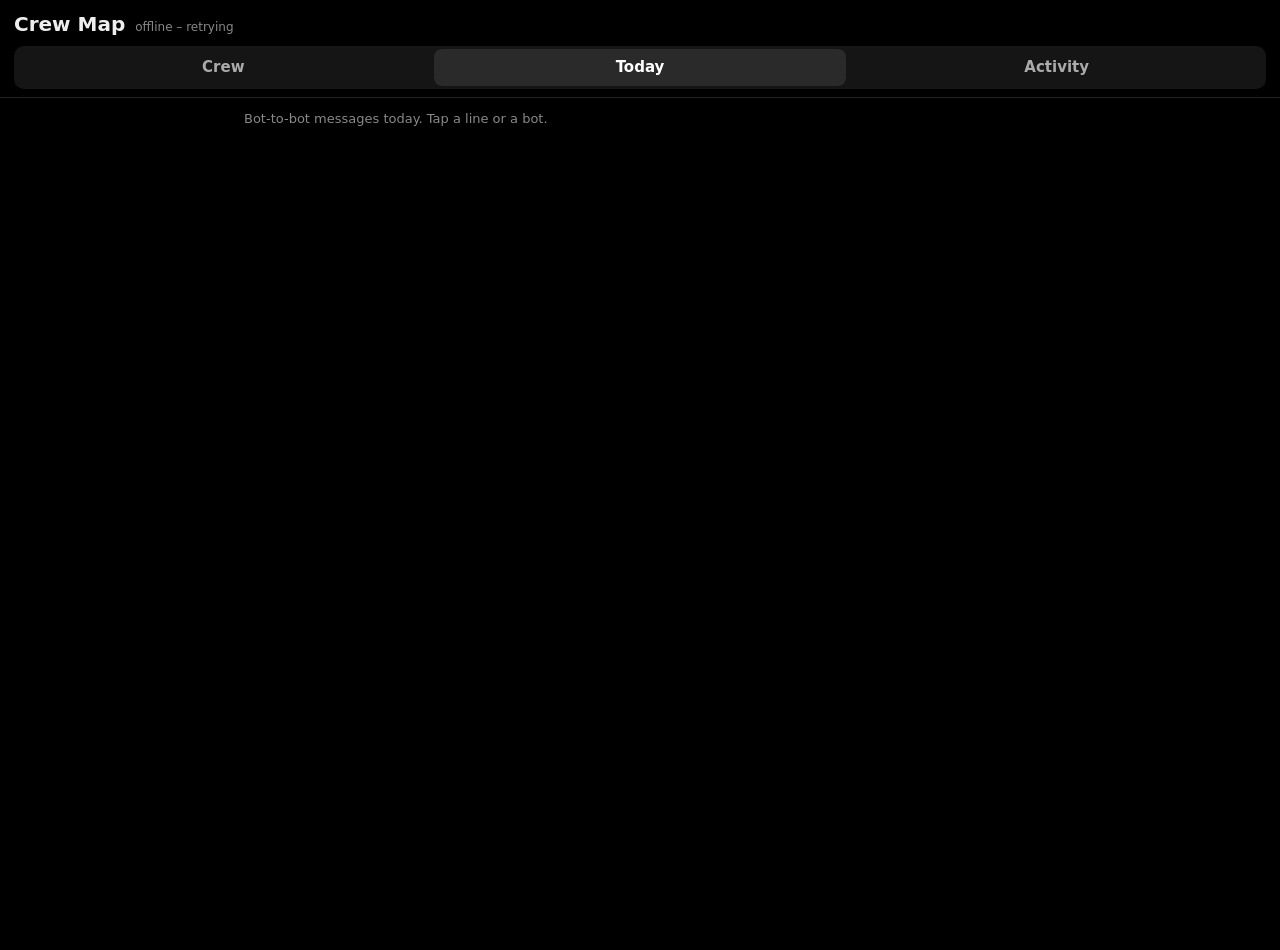
==== index.html @ e9f3f74b "v2: mobile-first Crew/Today/Activity views, live activity feed, sanitizer + publish script" ====
<!doctype html><html lang="en"><head><meta charset="utf-8">
<meta name="viewport" content="width=device-width,initial-scale=1,viewport-fit=cover">
<title>Crew Map</title><meta name="theme-color" content="#000">
<link rel="stylesheet" href="style.css"></head><body>
<header><div class="top"><h1>Crew Map</h1><span id="status" class="sub">loading…</span></div>
<nav id="tabs"><button data-v="crew">Crew</button><button data-v="today" class="on">Today</button><button data-v="list">Activity</button></nav></header>
<main>
<section id="v-crew" hidden></section>
<section id="v-today"><p class="hint">Bot-to-bot messages today. Tap a line or a bot.</p><svg id="net" viewBox="0 0 400 400"></svg><div id="todayEmpty" class="empty" hidden>No bot-to-bot messages yet today.</div></section>
<section id="v-list" hidden><ol id="feed"></ol></section>
</main>
<div id="sheet" hidden><div class="sheet-in"><button id="close" aria-label="Close">✕</button><div id="sheetBody"></div></div></div>
<script src="crew-data.js"></script><script src="app.js"></script></body></html>
---- style.css ----
*{box-sizing:border-box}html,body{margin:0;background:#000;color:#eee;font:15px/1.4 -apple-system,system-ui,sans-serif;overflow-x:hidden;max-width:100vw}
header{position:sticky;top:0;z-index:5;background:#000e;backdrop-filter:blur(8px);padding:calc(env(safe-area-inset-top) + 10px) 14px 8px;border-bottom:1px solid #222}
.top{display:flex;align-items:baseline;gap:10px;flex-wrap:wrap}h1{margin:0;font-size:20px}.sub{color:#888;font-size:12px}
#tabs{display:grid;grid-template-columns:repeat(3,1fr);gap:4px;margin-top:8px;background:#151515;border-radius:10px;padding:3px}
#tabs button{border:0;background:none;color:#aaa;padding:8px 0;border-radius:8px;font:inherit;font-weight:600}#tabs .on{background:#2a2a2a;color:#fff}
main{padding:12px 14px calc(env(safe-area-inset-bottom) + 24px);max-width:820px;margin:0 auto}
.hint{color:#888;font-size:13px;margin:0 0 6px}.empty{color:#888;text-align:center;padding:30px 0}
#net{width:100%;height:auto;display:block;touch-action:manipulation}
.dept{margin:0 0 18px}.dept h2{font-size:13px;text-transform:uppercase;letter-spacing:.06em;margin:0 0 8px;padding-left:8px;border-left:3px solid}
.bot{display:flex;gap:10px;background:#111;border:1px solid #222;border-radius:12px;padding:10px;margin-bottom:8px}
.bot svg{flex:0 0 30px;height:30px}.bot b{display:block}.bot .role{color:#999;font-size:12px}.bot p{margin:4px 0 0;font-size:13px;color:#ccc}
.chips{display:flex;flex-wrap:wrap;gap:4px;margin-top:6px}.chip{font-size:11px;background:#1d1d1d;border-radius:20px;padding:2px 8px;color:#bbb}
#feed{list-style:none;margin:0;padding:0}#feed li{background:#111;border:1px solid #222;border-radius:12px;padding:10px 12px;margin-bottom:8px;cursor:pointer}
.meta{display:flex;gap:8px;align-items:center;font-size:13px;flex-wrap:wrap}.time{color:#888;font-variant-numeric:tabular-nums}.who{font-weight:600}
.topic{font-size:12px;color:#aaa;margin-top:2px}.sum{font-size:13px;color:#ddd;margin-top:4px;overflow-wrap:anywhere}
#sheet{position:fixed;inset:0;background:#0009;z-index:10;display:flex;align-items:flex-end;justify-content:center}
.sheet-in{background:#161616;width:100%;max-width:560px;max-height:75vh;overflow-y:auto;border-radius:16px 16px 0 0;padding:16px 16px calc(env(safe-area-inset-bottom) + 20px);position:relative}
#close{position:absolute;right:10px;top:10px;background:#2a2a2a;border:0;color:#fff;border-radius:50%;width:30px;height:30px}
.sheet-in h3{margin:0 30px 8px 0;font-size:17px}.msg{border-top:1px solid #262626;padding:10px 0}
.edge{cursor:pointer}.edge .hit{stroke:transparent;stroke-width:18;fill:none}
[hidden]{display:none!important}
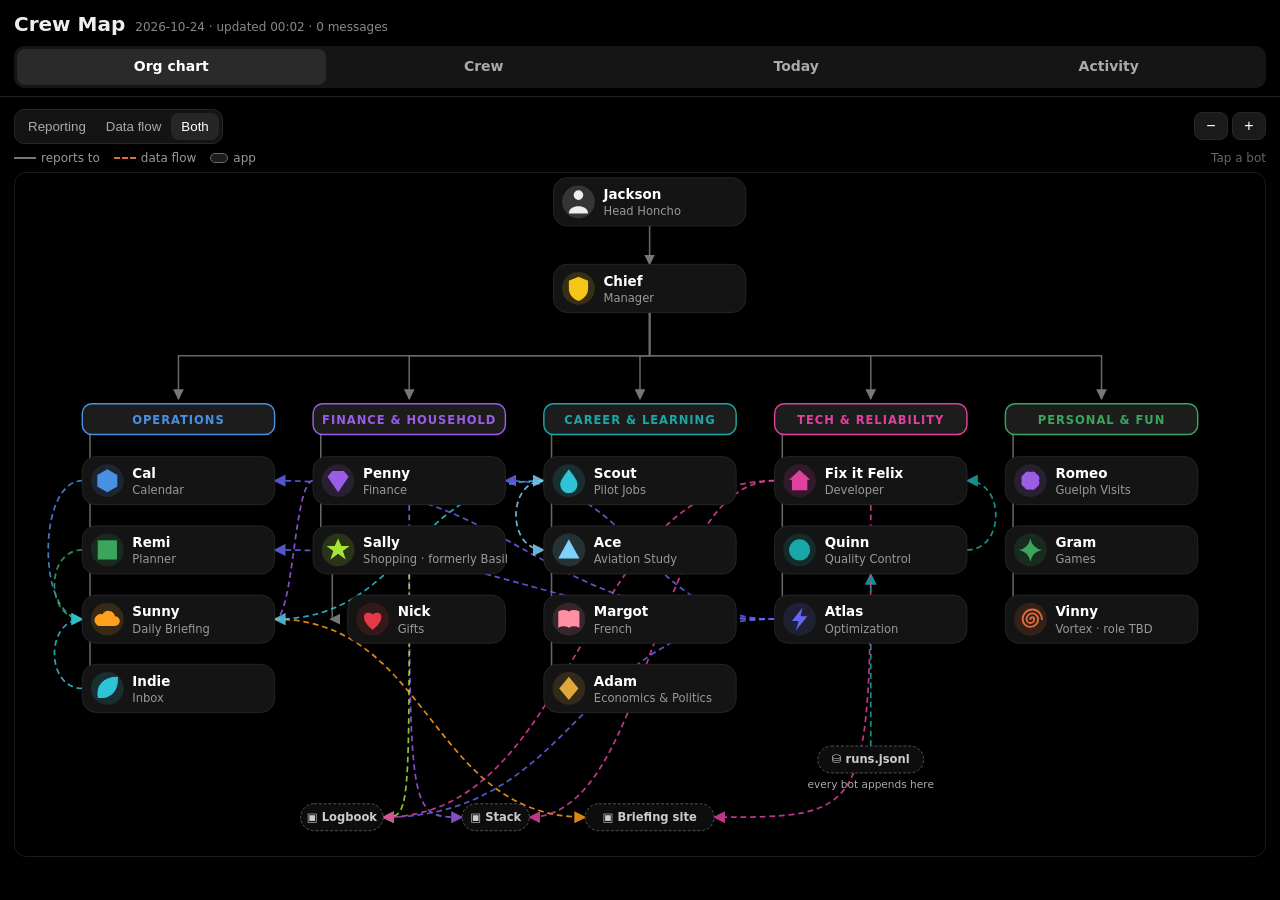
==== commit 3bc05d35: "v3: restore original org chart as default tab, fit-to-width with zoom" ====
--- a/index.html
+++ b/index.html
@@ -3,11 +3,14 @@
 <title>Crew Map</title><meta name="theme-color" content="#000">
 <link rel="stylesheet" href="style.css"></head><body>
 <header><div class="top"><h1>Crew Map</h1><span id="status" class="sub">loading…</span></div>
-<nav id="tabs"><button data-v="crew">Crew</button><button data-v="today" class="on">Today</button><button data-v="list">Activity</button></nav></header>
+<nav id="tabs" class="t4"><button data-v="org" class="on">Org chart</button><button data-v="crew">Crew</button><button data-v="today">Today</button><button data-v="list">Activity</button></nav></header>
 <main>
 <section id="v-crew" hidden></section>
-<section id="v-today"><p class="hint">Bot-to-bot messages today. Tap a line or a bot.</p><svg id="net" viewBox="0 0 400 400"></svg><div id="todayEmpty" class="empty" hidden>No bot-to-bot messages yet today.</div></section>
+<section id="v-org"><div class="orgbar"><nav id="modes"><button data-m="rep">Reporting</button><button data-m="flow">Data flow</button><button data-m="both" class="on">Both</button></nav><div class="zoom"><button data-z="-1" aria-label="Zoom out">−</button><button data-z="1" aria-label="Zoom in">+</button></div></div>
+<div id="legend"><span><i class="solid"></i>reports to</span><span><i class="dash"></i>data flow</span><span><i class="pill"></i>app</span><span class="lh">Tap a bot</span></div>
+<div id="wrap"><svg id="map" viewBox="-40 10 1300 710" xmlns="http://www.w3.org/2000/svg"></svg></div><div id="card" hidden></div></section>
+<section id="v-today" hidden><p class="hint">Bot-to-bot messages today. Tap a line or a bot.</p><svg id="net" viewBox="0 0 400 400"></svg><div id="todayEmpty" class="empty" hidden>No bot-to-bot messages yet today.</div></section>
 <section id="v-list" hidden><ol id="feed"></ol></section>
 </main>
 <div id="sheet" hidden><div class="sheet-in"><button id="close" aria-label="Close">✕</button><div id="sheetBody"></div></div></div>
-<script src="crew-data.js"></script><script src="app.js"></script></body></html>
+<script src="crew-data.js"></script><script src="app.js"></script><script src="orgchart.js"></script></body></html>
--- a/style.css
+++ b/style.css
@@ -19,3 +19,26 @@
 .sheet-in h3{margin:0 30px 8px 0;font-size:17px}.msg{border-top:1px solid #262626;padding:10px 0}
 .edge{cursor:pointer}.edge .hit{stroke:transparent;stroke-width:18;fill:none}
 [hidden]{display:none!important}
+/* v3: original org chart */
+#tabs.t4{grid-template-columns:repeat(4,1fr)}#tabs.t4 button{font-size:14px}
+.orgbar{display:flex;gap:8px;align-items:center;justify-content:space-between;flex-wrap:wrap;margin-bottom:6px}
+#modes{display:flex;background:#141414;border:1px solid #262626;border-radius:10px;padding:3px}
+#modes button,.zoom button{background:none;border:0;color:#aaa;font:600 13px inherit;padding:6px 10px;border-radius:8px;cursor:pointer}#modes button.on{background:#262626;color:#fff}
+.zoom{display:flex;gap:4px}.zoom button{background:#1a1a1a;border:1px solid #262626;width:34px;color:#fff;font-size:16px;padding:4px}
+#legend{display:flex;flex-wrap:wrap;gap:4px 14px;font-size:12px;color:#999;align-items:center;margin-bottom:6px}
+#legend i{display:inline-block;width:22px;height:0;border-top:2px solid #777;vertical-align:middle;margin-right:5px}
+#legend i.dash{border-top:2px dashed #e06a3a}#legend i.pill{height:10px;width:18px;border:1px solid #666;border-radius:6px;background:#1c1c1c}#legend .lh{margin-left:auto;color:#666}
+#wrap{width:100%;max-width:100%;overflow:auto;-webkit-overflow-scrolling:touch;overscroll-behavior-x:contain;border:1px solid #1a1a1a;border-radius:12px}
+#map{display:block;width:100%;height:auto;margin:0 auto}
+@media(min-width:900px){main:has(#v-org:not([hidden])){max-width:1400px}}
+#map .node{cursor:pointer}#map .node rect.box{fill:#141414;stroke:#262626;stroke-width:1}
+#map .node:hover rect.box,#map .node.sel rect.box{stroke:#fff}
+#map .name{font:600 14px system-ui,sans-serif;fill:#fff}#map .role{font:12px system-ui,sans-serif;fill:#999}
+#map .dept rect{fill:#1c1c1c;stroke-width:1.5}#map .dept text{font:700 12px system-ui;letter-spacing:1px;text-transform:uppercase}
+#map .app rect{fill:#0d0d0d;stroke:#555;stroke-dasharray:3 2}#map .app text{font:600 12px system-ui;fill:#ccc}
+#map .rep{stroke:#666;stroke-width:1.6;fill:none}#map .flow{fill:none;stroke-width:1.8;stroke-dasharray:6 4;opacity:.85}#map .flowlbl{font:11px system-ui;fill:#aaa}
+svg.mode-rep .flow,svg.mode-rep .flowlbl,svg.mode-rep .flowonly{display:none}svg.mode-flow .rep{opacity:.12}
+svg.focus .node,svg.focus .rep,svg.focus .flow,svg.focus .flowlbl,svg.focus .app{opacity:.15;transition:opacity .15s}
+svg.focus .hl{opacity:1!important}svg.focus .flow.hl{stroke-width:2.6}
+#card{position:fixed;left:50%;bottom:calc(env(safe-area-inset-bottom) + 16px);transform:translateX(-50%);width:min(340px,92vw);max-height:60vh;overflow-y:auto;z-index:8;background:#1c1c1c;border:1px solid #333;border-radius:16px;padding:14px 16px;box-shadow:0 10px 30px #000a;font-size:13px;color:#ccc}
+#card h3{margin:0 0 2px;color:#fff;font-size:16px;display:flex;align-items:center;gap:8px}#card .r{color:#888;margin-bottom:8px}#card ul{margin:4px 0 0;padding-left:18px}#card b{color:#eee}
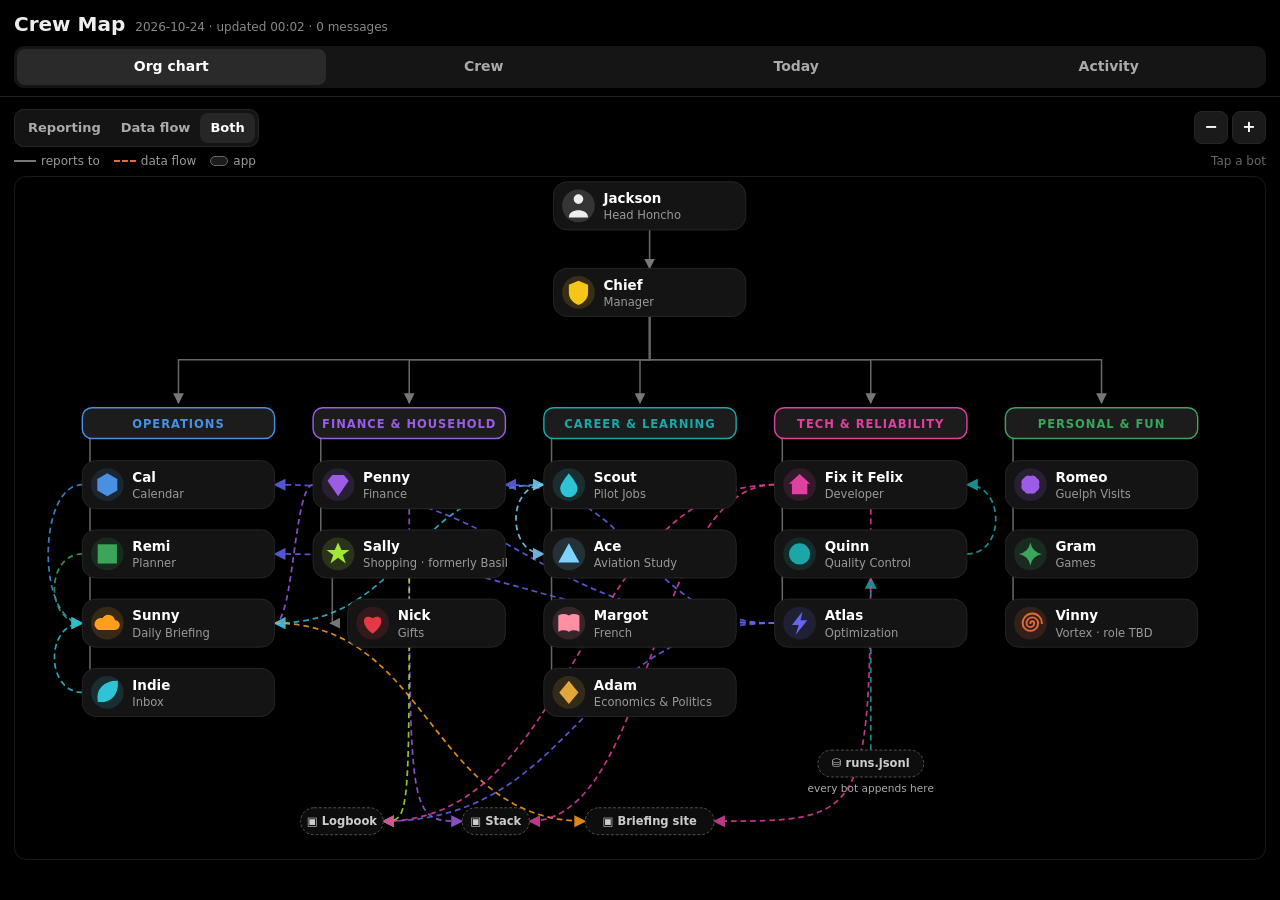
==== commit 8ca7e995: "fix-org: cache-bust assets (?v=4), self-heal stale CSS, WebKit button font" ====
--- a/index.html
+++ b/index.html
@@ -1,7 +1,7 @@
 <!doctype html><html lang="en"><head><meta charset="utf-8">
 <meta name="viewport" content="width=device-width,initial-scale=1,viewport-fit=cover">
 <title>Crew Map</title><meta name="theme-color" content="#000">
-<link rel="stylesheet" href="style.css"></head><body>
+<link rel="stylesheet" href="style.css?v=4"></head><body>
 <header><div class="top"><h1>Crew Map</h1><span id="status" class="sub">loading…</span></div>
 <nav id="tabs" class="t4"><button data-v="org" class="on">Org chart</button><button data-v="crew">Crew</button><button data-v="today">Today</button><button data-v="list">Activity</button></nav></header>
 <main>
@@ -13,4 +13,4 @@
 <section id="v-list" hidden><ol id="feed"></ol></section>
 </main>
 <div id="sheet" hidden><div class="sheet-in"><button id="close" aria-label="Close">✕</button><div id="sheetBody"></div></div></div>
-<script src="crew-data.js"></script><script src="app.js"></script><script src="orgchart.js"></script></body></html>
+<script src="crew-data.js?v=4"></script><script src="app.js?v=4"></script><script src="orgchart.js?v=4"></script></body></html>
--- a/style.css
+++ b/style.css
@@ -23,7 +23,7 @@
 #tabs.t4{grid-template-columns:repeat(4,1fr)}#tabs.t4 button{font-size:14px}
 .orgbar{display:flex;gap:8px;align-items:center;justify-content:space-between;flex-wrap:wrap;margin-bottom:6px}
 #modes{display:flex;background:#141414;border:1px solid #262626;border-radius:10px;padding:3px}
-#modes button,.zoom button{background:none;border:0;color:#aaa;font:600 13px inherit;padding:6px 10px;border-radius:8px;cursor:pointer}#modes button.on{background:#262626;color:#fff}
+#modes button,.zoom button{background:none;border:0;color:#aaa;font:inherit;font-size:13px;font-weight:600;padding:6px 10px;border-radius:8px;cursor:pointer}#modes button.on{background:#262626;color:#fff}
 .zoom{display:flex;gap:4px}.zoom button{background:#1a1a1a;border:1px solid #262626;width:34px;color:#fff;font-size:16px;padding:4px}
 #legend{display:flex;flex-wrap:wrap;gap:4px 14px;font-size:12px;color:#999;align-items:center;margin-bottom:6px}
 #legend i{display:inline-block;width:22px;height:0;border-top:2px solid #777;vertical-align:middle;margin-right:5px}
@@ -42,3 +42,4 @@
 svg.focus .hl{opacity:1!important}svg.focus .flow.hl{stroke-width:2.6}
 #card{position:fixed;left:50%;bottom:calc(env(safe-area-inset-bottom) + 16px);transform:translateX(-50%);width:min(340px,92vw);max-height:60vh;overflow-y:auto;z-index:8;background:#1c1c1c;border:1px solid #333;border-radius:16px;padding:14px 16px;box-shadow:0 10px 30px #000a;font-size:13px;color:#ccc}
 #card h3{margin:0 0 2px;color:#fff;font-size:16px;display:flex;align-items:center;gap:8px}#card .r{color:#888;margin-bottom:8px}#card ul{margin:4px 0 0;padding-left:18px}#card b{color:#eee}
+#legend{--css-v:4}
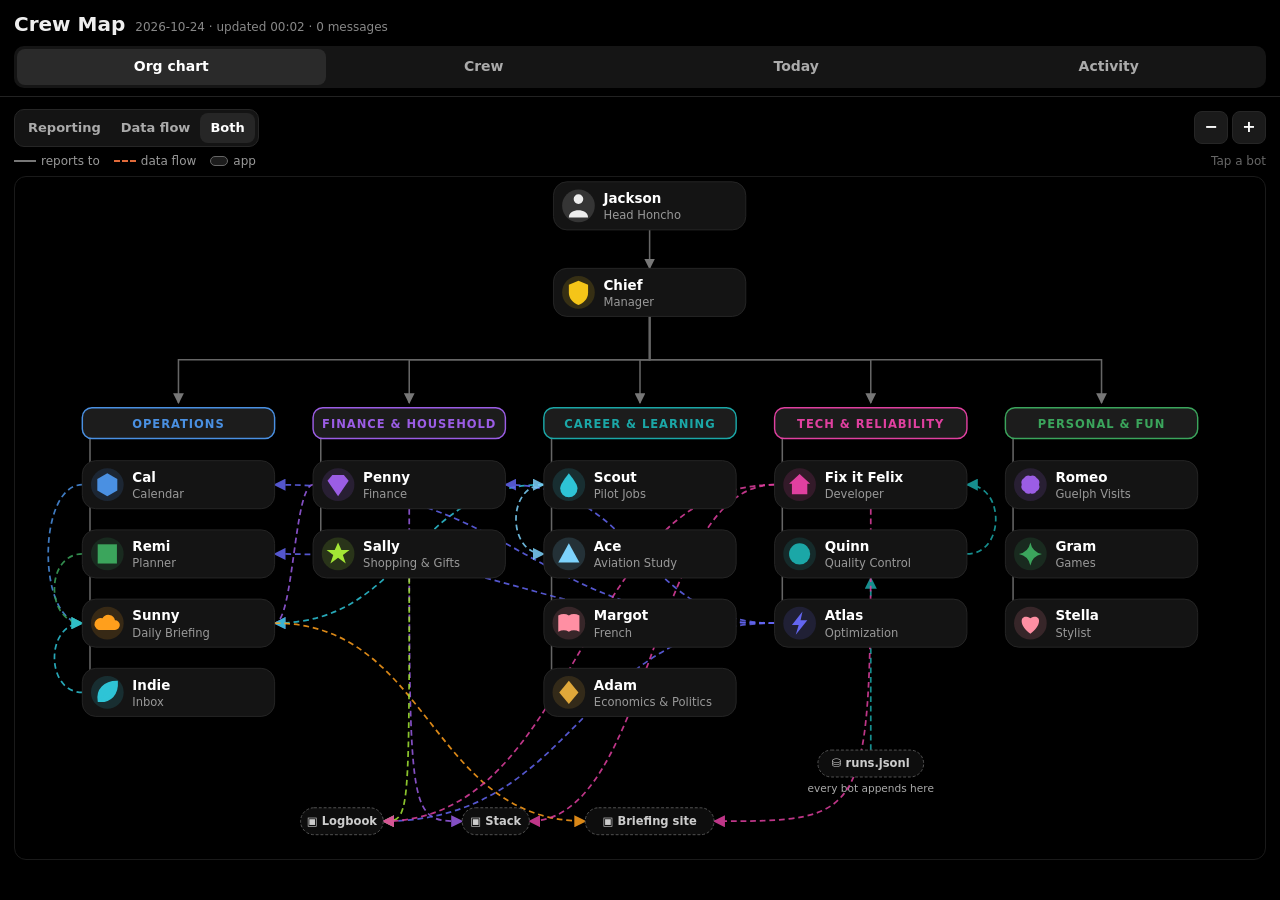
==== commit c36cc1df: "roster-sync: remove Vinny/Nick, Sally=Shopping & Gifts, add Stella; auto roster.json from bot profil" ====
--- a/index.html
+++ b/index.html
@@ -1,7 +1,11 @@
 <!doctype html><html lang="en"><head><meta charset="utf-8">
 <meta name="viewport" content="width=device-width,initial-scale=1,viewport-fit=cover">
-<title>Crew Map</title><meta name="theme-color" content="#000">
-<link rel="stylesheet" href="style.css?v=4"></head><body>
+<title>Crew Map</title><meta name="theme-color" content="#000000">
+<link rel="icon" href="favicon.svg?v=6" type="image/svg+xml"><link rel="icon" href="favicon-32.png?v=6" sizes="32x32" type="image/png">
+<link rel="apple-touch-icon" sizes="180x180" href="apple-touch-icon.png?v=6"><link rel="manifest" href="manifest.webmanifest?v=6">
+<meta name="apple-mobile-web-app-capable" content="yes"><meta name="mobile-web-app-capable" content="yes">
+<meta name="apple-mobile-web-app-status-bar-style" content="black-translucent"><meta name="apple-mobile-web-app-title" content="Crew">
+<link rel="stylesheet" href="style.css?v=6"></head><body>
 <header><div class="top"><h1>Crew Map</h1><span id="status" class="sub">loading…</span></div>
 <nav id="tabs" class="t4"><button data-v="org" class="on">Org chart</button><button data-v="crew">Crew</button><button data-v="today">Today</button><button data-v="list">Activity</button></nav></header>
 <main>
@@ -13,4 +17,7 @@
 <section id="v-list" hidden><ol id="feed"></ol></section>
 </main>
 <div id="sheet" hidden><div class="sheet-in"><button id="close" aria-label="Close">✕</button><div id="sheetBody"></div></div></div>
-<script src="crew-data.js?v=4"></script><script src="app.js?v=4"></script><script src="orgchart.js?v=4"></script></body></html>
+<script src="crew-data.js?v=6"></script><script>
+(function(){let done=false;const go=()=>{if(done)return;done=true;['app.js?v=6','orgchart.js?v=6'].reduce((p,src)=>p.then(()=>new Promise(res=>{const s=document.createElement('script');s.src=src;s.onload=s.onerror=res;document.body.appendChild(s)})),Promise.resolve())};
+setTimeout(go,2500);fetch('https://raw.githubusercontent.com/jacksonpjwilson-dev/crew-map/data/roster.json?t='+Date.now(),{cache:'no-store'}).then(r=>r.ok?r.json():null).then(j=>{if(!done)applyRoster(j)}).catch(()=>{}).finally(go)})();
+</script></body></html>
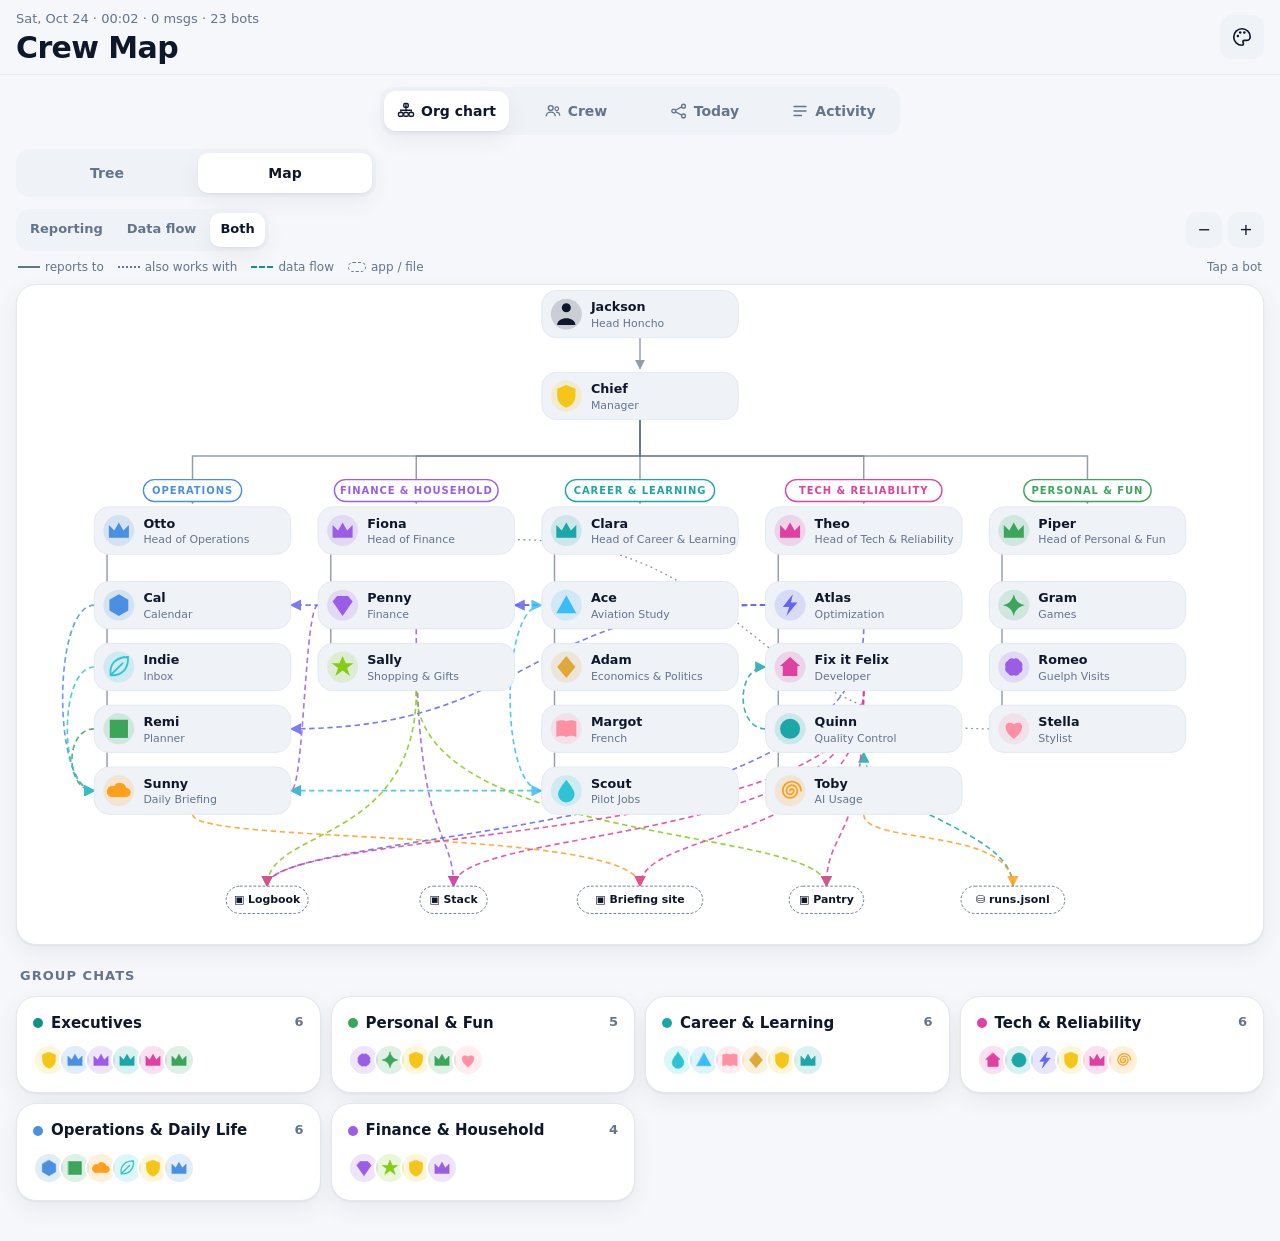
==== commit fb56ad2d: "v4: roster auto-synced from Grok Bot profiles + group chats (departments, heads, reporting lines, Un" ====
--- a/index.html
+++ b/index.html
@@ -1,23 +1,41 @@
 <!doctype html><html lang="en"><head><meta charset="utf-8">
 <meta name="viewport" content="width=device-width,initial-scale=1,viewport-fit=cover">
-<title>Crew Map</title><meta name="theme-color" content="#000000">
-<link rel="icon" href="favicon.svg?v=6" type="image/svg+xml"><link rel="icon" href="favicon-32.png?v=6" sizes="32x32" type="image/png">
-<link rel="apple-touch-icon" sizes="180x180" href="apple-touch-icon.png?v=6"><link rel="manifest" href="manifest.webmanifest?v=6">
+<title>Crew Map</title><meta name="theme-color" content="#0b0d12">
+<link rel="icon" href="favicon.svg?v=7" type="image/svg+xml"><link rel="icon" href="favicon-32.png?v=7" sizes="32x32" type="image/png">
+<link rel="apple-touch-icon" sizes="180x180" href="apple-touch-icon.png?v=7"><link rel="manifest" href="manifest.webmanifest?v=7">
 <meta name="apple-mobile-web-app-capable" content="yes"><meta name="mobile-web-app-capable" content="yes">
 <meta name="apple-mobile-web-app-status-bar-style" content="black-translucent"><meta name="apple-mobile-web-app-title" content="Crew">
-<link rel="stylesheet" href="style.css?v=6"></head><body>
-<header><div class="top"><h1>Crew Map</h1><span id="status" class="sub">loading…</span></div>
-<nav id="tabs" class="t4"><button data-v="org" class="on">Org chart</button><button data-v="crew">Crew</button><button data-v="today">Today</button><button data-v="list">Activity</button></nav></header>
-<main>
+<link rel="preconnect" href="https://fonts.googleapis.com"><link rel="preconnect" href="https://fonts.gstatic.com" crossorigin>
+<link rel="stylesheet" href="https://fonts.googleapis.com/css2?family=Playfair+Display:wght@600;700&family=Inter:wght@400;600;700&family=Fraunces:wght@600;700&family=Source+Sans+3:wght@400;600&family=Poppins:wght@400;600;700&family=Manrope:wght@400;600;800&family=DM+Serif+Display&family=DM+Sans:wght@400;600;700&family=Space+Grotesk:wght@500;700&family=IBM+Plex+Sans:wght@400;600;700&family=Barlow+Condensed:wght@600;700&family=Barlow:wght@400;600&family=Cormorant+Garamond:wght@600;700&family=Lato:wght@400;700&display=swap">
+<link rel="stylesheet" href="style.css?v=7">
+<script src="themes.js?v=7"></script>
+<script>/* apply saved theme before first paint */(function(){try{window.TH=Object.assign({cw:'teal',mode:'auto'},JSON.parse(localStorage.getItem('crewmap:theme')||'{}'))}catch(e){window.TH={cw:'teal',mode:'auto'}}})();</script>
+</head><body>
+<header id="hdr"><div class="top"><div class="ttl"><div class="sub" id="status">Loading…</div><h1>Crew Map</h1></div>
+<button class="icon-btn" id="themeBtn" aria-label="Appearance"><svg viewBox="0 0 24 24" width="22" height="22"><path d="M12 3a9 9 0 1 0 0 18c1.1 0 1.6-.8 1.6-1.6 0-.9-.7-1.3-.7-2.1 0-.9.7-1.6 1.6-1.6H17a4 4 0 0 0 4-4C21 6.8 17 3 12 3Z" fill="none" stroke="currentColor" stroke-width="1.8"/><circle cx="7.5" cy="11" r="1.4" fill="currentColor"/><circle cx="10" cy="7" r="1.4" fill="currentColor"/><circle cx="14.5" cy="7" r="1.4" fill="currentColor"/></svg></button></div>
+</header>
+<nav id="tabs" class="tabbar"><div class="in">
+<button data-v="org" class="on"><svg viewBox="0 0 24 24"><path d="M12 3v5M5 13v-2h14v2M12 8v3" fill="none" stroke="currentColor" stroke-width="1.8"/><rect x="9" y="2" width="6" height="5" rx="1.5" fill="none" stroke="currentColor" stroke-width="1.8"/><rect x="2" y="14" width="6" height="5" rx="1.5" fill="none" stroke="currentColor" stroke-width="1.8"/><rect x="16" y="14" width="6" height="5" rx="1.5" fill="none" stroke="currentColor" stroke-width="1.8"/><path d="M12 13v1" stroke="currentColor" stroke-width="1.8"/><rect x="9" y="14" width="6" height="5" rx="1.5" fill="none" stroke="currentColor" stroke-width="1.8"/></svg><span>Org chart</span></button>
+<button data-v="crew"><svg viewBox="0 0 24 24"><circle cx="9" cy="8" r="3.2" fill="none" stroke="currentColor" stroke-width="1.8"/><path d="M3 19c0-3.3 2.7-5.5 6-5.5s6 2.2 6 5.5" fill="none" stroke="currentColor" stroke-width="1.8"/><circle cx="17" cy="9" r="2.4" fill="none" stroke="currentColor" stroke-width="1.6"/><path d="M16 13.6c3 0 5 1.8 5 4.6" fill="none" stroke="currentColor" stroke-width="1.6"/></svg><span>Crew</span></button>
+<button data-v="today"><svg viewBox="0 0 24 24"><circle cx="5" cy="12" r="2.5" fill="none" stroke="currentColor" stroke-width="1.8"/><circle cx="18" cy="5.5" r="2.5" fill="none" stroke="currentColor" stroke-width="1.8"/><circle cx="18" cy="18.5" r="2.5" fill="none" stroke="currentColor" stroke-width="1.8"/><path d="M7.3 11 15.7 6.6M7.3 13l8.4 4.4" stroke="currentColor" stroke-width="1.8"/></svg><span>Today</span></button>
+<button data-v="list"><svg viewBox="0 0 24 24"><path d="M4 6h16M4 12h16M4 18h10" fill="none" stroke="currentColor" stroke-width="1.8" stroke-linecap="round"/></svg><span>Activity</span></button>
+</div></nav>
+<main id="app">
+<section id="v-org">
+ <div class="seg" id="orgView"><button data-o="tree">Tree</button><button data-o="map">Map</button></div>
+ <div id="orgTree"></div>
+ <div id="orgMap" hidden>
+  <div class="orgbar"><div class="seg sm" id="modes"><button data-m="rep">Reporting</button><button data-m="flow">Data flow</button><button data-m="both" class="on">Both</button></div>
+  <div class="zoom"><button class="icon-btn sm" data-z="-1" aria-label="Zoom out">−</button><button class="icon-btn sm" data-z="1" aria-label="Zoom in">+</button></div></div>
+  <div id="legend"><span><i></i>reports to</span><span><i class="dot"></i>also works with</span><span><i class="dash"></i>data flow</span><span><i class="pill"></i>app / file</span><span class="lh">Tap a bot</span></div>
+  <div id="wrap" class="card flat"><svg id="map" xmlns="http://www.w3.org/2000/svg"></svg></div>
+ </div>
+ <h2 class="sec">Group chats</h2><div id="groups" class="groups"></div>
+</section>
 <section id="v-crew" hidden></section>
-<section id="v-org"><div class="orgbar"><nav id="modes"><button data-m="rep">Reporting</button><button data-m="flow">Data flow</button><button data-m="both" class="on">Both</button></nav><div class="zoom"><button data-z="-1" aria-label="Zoom out">−</button><button data-z="1" aria-label="Zoom in">+</button></div></div>
-<div id="legend"><span><i class="solid"></i>reports to</span><span><i class="dash"></i>data flow</span><span><i class="pill"></i>app</span><span class="lh">Tap a bot</span></div>
-<div id="wrap"><svg id="map" viewBox="-40 10 1300 710" xmlns="http://www.w3.org/2000/svg"></svg></div><div id="card" hidden></div></section>
-<section id="v-today" hidden><p class="hint">Bot-to-bot messages today. Tap a line or a bot.</p><svg id="net" viewBox="0 0 400 400"></svg><div id="todayEmpty" class="empty" hidden>No bot-to-bot messages yet today.</div></section>
+<section id="v-today" hidden><p class="hint">Bot-to-bot messages today. Tap a line or a bot.</p><div class="card flat"><svg id="net" viewBox="0 0 400 400"></svg><div id="todayEmpty" class="empty" hidden>No bot-to-bot messages yet today.</div></div></section>
 <section id="v-list" hidden><ol id="feed"></ol></section>
 </main>
-<div id="sheet" hidden><div class="sheet-in"><button id="close" aria-label="Close">✕</button><div id="sheetBody"></div></div></div>
-<script src="crew-data.js?v=6"></script><script>
-(function(){let done=false;const go=()=>{if(done)return;done=true;['app.js?v=6','orgchart.js?v=6'].reduce((p,src)=>p.then(()=>new Promise(res=>{const s=document.createElement('script');s.src=src;s.onload=s.onerror=res;document.body.appendChild(s)})),Promise.resolve())};
-setTimeout(go,2500);fetch('https://raw.githubusercontent.com/jacksonpjwilson-dev/crew-map/data/roster.json?t='+Date.now(),{cache:'no-store'}).then(r=>r.ok?r.json():null).then(j=>{if(!done)applyRoster(j)}).catch(()=>{}).finally(go)})();
-</script></body></html>
+<div id="sheet" class="sheet" hidden><div class="sheet-in"><div class="grab"></div><button id="close" class="icon-btn sm" aria-label="Close">✕</button><div id="sheetBody"></div></div></div>
+<script src="crew-data.js?v=7"></script><script src="app.js?v=7"></script>
+</body></html>
--- a/style.css
+++ b/style.css
@@ -1,45 +1,127 @@
-*{box-sizing:border-box}html,body{margin:0;background:#000;color:#eee;font:15px/1.4 -apple-system,system-ui,sans-serif;overflow-x:hidden;max-width:100vw}
-header{position:sticky;top:0;z-index:5;background:#000e;backdrop-filter:blur(8px);padding:calc(env(safe-area-inset-top) + 10px) 14px 8px;border-bottom:1px solid #222}
-.top{display:flex;align-items:baseline;gap:10px;flex-wrap:wrap}h1{margin:0;font-size:20px}.sub{color:#888;font-size:12px}
-#tabs{display:grid;grid-template-columns:repeat(3,1fr);gap:4px;margin-top:8px;background:#151515;border-radius:10px;padding:3px}
-#tabs button{border:0;background:none;color:#aaa;padding:8px 0;border-radius:8px;font:inherit;font-weight:600}#tabs .on{background:#2a2a2a;color:#fff}
-main{padding:12px 14px calc(env(safe-area-inset-bottom) + 24px);max-width:820px;margin:0 auto}
-.hint{color:#888;font-size:13px;margin:0 0 6px}.empty{color:#888;text-align:center;padding:30px 0}
-#net{width:100%;height:auto;display:block;touch-action:manipulation}
-.dept{margin:0 0 18px}.dept h2{font-size:13px;text-transform:uppercase;letter-spacing:.06em;margin:0 0 8px;padding-left:8px;border-left:3px solid}
-.bot{display:flex;gap:10px;background:#111;border:1px solid #222;border-radius:12px;padding:10px;margin-bottom:8px}
-.bot svg{flex:0 0 30px;height:30px}.bot b{display:block}.bot .role{color:#999;font-size:12px}.bot p{margin:4px 0 0;font-size:13px;color:#ccc}
-.chips{display:flex;flex-wrap:wrap;gap:4px;margin-top:6px}.chip{font-size:11px;background:#1d1d1d;border-radius:20px;padding:2px 8px;color:#bbb}
-#feed{list-style:none;margin:0;padding:0}#feed li{background:#111;border:1px solid #222;border-radius:12px;padding:10px 12px;margin-bottom:8px;cursor:pointer}
-.meta{display:flex;gap:8px;align-items:center;font-size:13px;flex-wrap:wrap}.time{color:#888;font-variant-numeric:tabular-nums}.who{font-weight:600}
-.topic{font-size:12px;color:#aaa;margin-top:2px}.sum{font-size:13px;color:#ddd;margin-top:4px;overflow-wrap:anywhere}
-#sheet{position:fixed;inset:0;background:#0009;z-index:10;display:flex;align-items:flex-end;justify-content:center}
-.sheet-in{background:#161616;width:100%;max-width:560px;max-height:75vh;overflow-y:auto;border-radius:16px 16px 0 0;padding:16px 16px calc(env(safe-area-inset-bottom) + 20px);position:relative}
-#close{position:absolute;right:10px;top:10px;background:#2a2a2a;border:0;color:#fff;border-radius:50%;width:30px;height:30px}
-.sheet-in h3{margin:0 30px 8px 0;font-size:17px}.msg{border-top:1px solid #262626;padding:10px 0}
+/* Crew Map v4 — widget-home look shared with Logbook v2. Theme vars are set by applyTheme() in app.js. */
+:root{--bg:#f6f7fb;--card:#fff;--card2:#eef1f6;--text:#0f172a;--muted:#64748b;--line:#e2e8f0;--accent:#0d9488;--accent2:#6366f1;--accent3:#ec4899;--on:#fff;--accentSoft:#ccfbf1;
+--fh:-apple-system,system-ui,sans-serif;--fb:-apple-system,BlinkMacSystemFont,"SF Pro Text",Inter,system-ui,sans-serif;
+--shadow:0 1px 2px rgba(15,23,42,.05),0 8px 24px rgba(15,23,42,.06);--r:20px;--sat:env(safe-area-inset-top);--sab:env(safe-area-inset-bottom);--sal:env(safe-area-inset-left);--sar:env(safe-area-inset-right);color-scheme:light}
+[data-theme=dark]{--bg:#0b0d12;--card:#151922;--card2:#1e2430;--text:#f1f5f9;--muted:#94a3b8;--line:#263041;--shadow:none;color-scheme:dark}
+*{box-sizing:border-box;-webkit-tap-highlight-color:transparent}
+html,body{margin:0;background:var(--bg);color:var(--text);font:15px/1.45 var(--fb);overflow-x:hidden;-webkit-font-smoothing:antialiased;max-width:100vw}
+button{font:inherit;color:inherit;cursor:pointer}
+h1,h2,h3,.fh{font-family:var(--fh)}
+[hidden]{display:none!important}
+/* header */
+header{position:sticky;top:0;z-index:20;background:color-mix(in srgb,var(--bg) 82%,transparent);backdrop-filter:blur(20px) saturate(1.6);-webkit-backdrop-filter:blur(20px) saturate(1.6);
+ padding:calc(var(--sat) + 10px) calc(var(--sar) + 16px) 10px calc(var(--sal) + 16px);border-bottom:1px solid color-mix(in srgb,var(--line) 70%,transparent)}
+.top{display:flex;align-items:center;justify-content:space-between;gap:12px;max-width:1400px;margin:0 auto}
+.top h1{font-size:30px;line-height:1.1;margin:0;letter-spacing:-.02em;font-weight:750}
+.sub{color:var(--muted);font-size:13px;margin-bottom:2px;font-variant-numeric:tabular-nums}
+.icon-btn{width:44px;height:44px;border-radius:12px;border:0;background:var(--card2);flex:none;font-size:18px;display:inline-flex;align-items:center;justify-content:center;color:var(--text)}
+.icon-btn.sm{width:36px;height:36px;border-radius:10px;font-size:16px}
+/* tabs: bottom bar on phones, segmented in header on wide screens */
+.tabbar{position:fixed;left:0;right:0;bottom:0;z-index:20;background:color-mix(in srgb,var(--card) 86%,transparent);backdrop-filter:blur(20px) saturate(1.6);-webkit-backdrop-filter:blur(20px) saturate(1.6);
+ border-top:1px solid var(--line);padding:6px calc(var(--sar) + 8px) calc(var(--sab) + 6px) calc(var(--sal) + 8px);display:flex;justify-content:center}
+.tabbar .in{display:flex;width:100%;max-width:560px}
+.tabbar button{flex:1;border:0;background:none;min-height:54px;display:flex;flex-direction:column;align-items:center;justify-content:center;gap:3px;color:var(--muted);font-size:11px;font-weight:600;border-radius:12px}
+.tabbar button svg{width:24px;height:24px}
+.tabbar button.on{color:var(--accent)}
+@media(min-width:900px){
+ .tabbar{position:sticky;top:calc(var(--sat) + 74px);background:none;backdrop-filter:none;-webkit-backdrop-filter:none;border:0;padding:12px calc(var(--sar) + 16px) 0 calc(var(--sal) + 16px);justify-content:center;max-width:1432px;margin:0 auto;z-index:15}
+ .tabbar .in{background:var(--card2);border-radius:14px;padding:4px;gap:4px;max-width:520px}
+ .tabbar button{flex-direction:row;min-height:40px;font-size:14px;gap:6px}.tabbar button svg{width:18px;height:18px}
+ .tabbar button.on{background:var(--card);color:var(--text);box-shadow:var(--shadow)}
+}
+main{max-width:820px;margin:0 auto;padding:14px calc(var(--sar) + 16px) calc(var(--sab) + 100px) calc(var(--sal) + 16px)}
+@media(min-width:900px){main{padding-bottom:40px}main.wide{max-width:1400px}}
+/* building blocks */
+.card{background:var(--card);border-radius:var(--r);padding:16px;margin-bottom:12px;box-shadow:var(--shadow);border:1px solid var(--line)}
+[data-theme=dark] .card{border-color:transparent}
+.card.flat{padding:0;overflow:hidden}
+.card h2{font-size:17px;margin:0 0 10px;font-weight:650;display:flex;justify-content:space-between;align-items:center;gap:8px}
+.card h2 small{font-weight:500;color:var(--muted);font-size:13px;font-family:var(--fb)}
+h2.sec{font-size:13px;text-transform:uppercase;letter-spacing:.08em;color:var(--muted);margin:22px 4px 10px;font-weight:700;font-family:var(--fb)}
+.hint{color:var(--muted);font-size:14px;margin:0 0 10px}.empty{color:var(--muted);text-align:center;padding:30px 0}
+.seg{display:flex;background:var(--card2);border-radius:14px;padding:4px;margin-bottom:12px;gap:4px}
+.seg button{flex:1;min-height:40px;border:0;background:transparent;border-radius:10px;font-weight:600;font-size:14px;color:var(--muted)}
+.seg button.on{background:var(--card);color:var(--text);box-shadow:var(--shadow)}
+.seg.sm{margin:0}.seg.sm button{min-height:34px;font-size:13px;padding:0 10px;white-space:nowrap}
+#orgView{max-width:360px}
+.chips{display:flex;flex-wrap:wrap;gap:6px;margin-top:8px}
+.chip{font-size:12px;background:var(--card2);border-radius:99px;padding:3px 9px;color:var(--muted);font-weight:600;white-space:nowrap;max-width:100%;overflow:hidden;text-overflow:ellipsis}
+.chip.acc{background:var(--accentSoft);color:var(--accent)}
+.tag{font-size:10px;font-weight:800;letter-spacing:.06em;text-transform:uppercase;padding:2px 7px;border-radius:99px;background:var(--card2);color:var(--muted);vertical-align:2px;margin-left:4px}
+.av{flex:none;width:40px;height:40px;border-radius:13px;display:flex;align-items:center;justify-content:center}
+.av svg{width:24px;height:24px}
+/* tree */
+.node-row{display:flex;align-items:center;gap:12px;padding:10px 0;min-height:56px;border-top:1px solid var(--line);cursor:pointer}
+.node-row:first-child{border-top:0}.node-row .t{font-weight:650}.node-row .s{font-size:13px;color:var(--muted)}
+.node-row .grow{flex:1;min-width:0}.node-row .chev{color:var(--muted);font-size:18px}
+.node-row .t,.node-row .s{overflow:hidden;text-overflow:ellipsis;white-space:nowrap}
+.lead{display:flex;flex-direction:column;align-items:center}
+.lead .card{width:100%;margin:0}.lead .stem{width:2px;height:14px;background:var(--line)}
+.dept{position:relative;overflow:hidden}
+.dept::before{content:"";position:absolute;left:0;top:0;bottom:0;width:5px;background:var(--dc)}
+.dept .dh{display:flex;align-items:center;justify-content:space-between;gap:8px;margin-bottom:4px}
+.dept .dh b{font-family:var(--fh);font-size:17px}.dept .dh .n{font-size:12px;color:var(--muted);font-weight:600}
+.kids{margin-left:22px;border-left:2px solid var(--line);padding-left:12px}
+.kids .node-row{min-height:50px;padding:8px 0}
+.tree-grid{display:grid;gap:12px}
+@media(min-width:700px){.tree-grid{grid-template-columns:repeat(auto-fill,minmax(300px,1fr))}}
+/* crew cards */
+.bot{display:flex;gap:12px;padding:12px 0;border-top:1px solid var(--line)}.bot:first-of-type{border-top:0}
+.bot b{display:block;font-size:15px}.bot .role{color:var(--muted);font-size:13px}.bot p{margin:4px 0 0;font-size:14px}
+.sched .row{display:flex;gap:12px;align-items:flex-start;padding:9px 0;border-top:1px solid var(--line)}.sched .row:first-of-type{border-top:0}
+.sched .tm{flex:none;width:76px;font-weight:700;font-variant-numeric:tabular-nums;font-family:var(--fh)}
+.sched .who{display:flex;flex-wrap:wrap;gap:6px}.sched .note{font-size:13px;color:var(--muted);margin-top:3px}
+/* groups */
+.groups{display:grid;gap:10px}@media(min-width:700px){.groups{grid-template-columns:repeat(auto-fill,minmax(260px,1fr))}}
+.group{cursor:pointer;margin:0}.group .gt{display:flex;align-items:center;gap:8px;font-weight:650;font-family:var(--fh)}
+.group .gt i{width:10px;height:10px;border-radius:50%;background:var(--dc,var(--accent));flex:none}
+.stack{display:flex;margin-top:10px}.stack .av{width:32px;height:32px;border-radius:50%;border:2px solid var(--card);margin-right:-6px}.stack .av svg{width:18px;height:18px}
+.group.on{outline:2px solid var(--accent)}
+/* org map */
+.orgbar{display:flex;gap:8px;align-items:center;justify-content:space-between;flex-wrap:wrap;margin-bottom:8px}
+.zoom{display:flex;gap:6px}
+#legend{display:flex;flex-wrap:wrap;gap:4px 14px;font-size:12px;color:var(--muted);align-items:center;margin:0 2px 8px}
+#legend i{display:inline-block;width:22px;height:0;border-top:2px solid var(--muted);vertical-align:middle;margin-right:5px}
+#legend i.dot{border-top:2px dotted var(--muted)}#legend i.dash{border-top:2px dashed var(--accent)}
+#legend i.pill{height:10px;width:18px;border:1px dashed var(--muted);border-radius:6px}#legend .lh{margin-left:auto}
+#wrap{width:100%;overflow:auto;-webkit-overflow-scrolling:touch;overscroll-behavior-x:contain}
+#map{display:block;width:100%;height:auto;margin:0 auto}
+#map .node{cursor:pointer}#map .box{fill:var(--card2);stroke:var(--line);stroke-width:1}
+#map .node:hover .box,#map .node.sel .box{stroke:var(--text)}
+#map .name{font:650 14px var(--fb);fill:var(--text)}#map .role{font:12px var(--fb);fill:var(--muted)}
+#map .dpill rect{stroke-width:1.5;fill:var(--card)}#map .dpill text{font:800 11px var(--fb);letter-spacing:1px;text-transform:uppercase}
+#map .app rect{fill:var(--card);stroke:var(--muted);stroke-dasharray:3 2}#map .app text{font:650 12px var(--fb);fill:var(--text)}
+#map .rep{stroke:var(--muted);stroke-width:1.6;fill:none;opacity:.7}#map .dotted{stroke:var(--muted);stroke-width:1.4;stroke-dasharray:2 4;fill:none;opacity:.8}
+#map .flow{fill:none;stroke-width:1.8;stroke-dasharray:6 4;opacity:.85}#map .flowlbl{font:11px var(--fb);fill:var(--muted)}
+#map .hiddenbot{opacity:.55}
+#map.mode-rep .flow,#map.mode-rep .flowonly{display:none}#map.mode-flow .rep,#map.mode-flow .dotted{opacity:.12}
+#map.focus .node,#map.focus .rep,#map.focus .dotted,#map.focus .flow,#map.focus .app,#map.focus .dpill{opacity:.13;transition:opacity .15s}
+#map.focus .hl{opacity:1!important}#map.focus .flow.hl{stroke-width:2.6}
+/* today + feed */
+#net{width:100%;height:auto;display:block;max-width:620px;margin:0 auto;touch-action:manipulation}
+#net .lbl{font:600 11px var(--fb);fill:var(--text)}#net .nodebg{fill:var(--card)}
 .edge{cursor:pointer}.edge .hit{stroke:transparent;stroke-width:18;fill:none}
-[hidden]{display:none!important}
-/* v3: original org chart */
-#tabs.t4{grid-template-columns:repeat(4,1fr)}#tabs.t4 button{font-size:14px}
-.orgbar{display:flex;gap:8px;align-items:center;justify-content:space-between;flex-wrap:wrap;margin-bottom:6px}
-#modes{display:flex;background:#141414;border:1px solid #262626;border-radius:10px;padding:3px}
-#modes button,.zoom button{background:none;border:0;color:#aaa;font:inherit;font-size:13px;font-weight:600;padding:6px 10px;border-radius:8px;cursor:pointer}#modes button.on{background:#262626;color:#fff}
-.zoom{display:flex;gap:4px}.zoom button{background:#1a1a1a;border:1px solid #262626;width:34px;color:#fff;font-size:16px;padding:4px}
-#legend{display:flex;flex-wrap:wrap;gap:4px 14px;font-size:12px;color:#999;align-items:center;margin-bottom:6px}
-#legend i{display:inline-block;width:22px;height:0;border-top:2px solid #777;vertical-align:middle;margin-right:5px}
-#legend i.dash{border-top:2px dashed #e06a3a}#legend i.pill{height:10px;width:18px;border:1px solid #666;border-radius:6px;background:#1c1c1c}#legend .lh{margin-left:auto;color:#666}
-#wrap{width:100%;max-width:100%;overflow:auto;-webkit-overflow-scrolling:touch;overscroll-behavior-x:contain;border:1px solid #1a1a1a;border-radius:12px}
-#map{display:block;width:100%;height:auto;margin:0 auto}
-@media(min-width:900px){main:has(#v-org:not([hidden])){max-width:1400px}}
-#map .node{cursor:pointer}#map .node rect.box{fill:#141414;stroke:#262626;stroke-width:1}
-#map .node:hover rect.box,#map .node.sel rect.box{stroke:#fff}
-#map .name{font:600 14px system-ui,sans-serif;fill:#fff}#map .role{font:12px system-ui,sans-serif;fill:#999}
-#map .dept rect{fill:#1c1c1c;stroke-width:1.5}#map .dept text{font:700 12px system-ui;letter-spacing:1px;text-transform:uppercase}
-#map .app rect{fill:#0d0d0d;stroke:#555;stroke-dasharray:3 2}#map .app text{font:600 12px system-ui;fill:#ccc}
-#map .rep{stroke:#666;stroke-width:1.6;fill:none}#map .flow{fill:none;stroke-width:1.8;stroke-dasharray:6 4;opacity:.85}#map .flowlbl{font:11px system-ui;fill:#aaa}
-svg.mode-rep .flow,svg.mode-rep .flowlbl,svg.mode-rep .flowonly{display:none}svg.mode-flow .rep{opacity:.12}
-svg.focus .node,svg.focus .rep,svg.focus .flow,svg.focus .flowlbl,svg.focus .app{opacity:.15;transition:opacity .15s}
-svg.focus .hl{opacity:1!important}svg.focus .flow.hl{stroke-width:2.6}
-#card{position:fixed;left:50%;bottom:calc(env(safe-area-inset-bottom) + 16px);transform:translateX(-50%);width:min(340px,92vw);max-height:60vh;overflow-y:auto;z-index:8;background:#1c1c1c;border:1px solid #333;border-radius:16px;padding:14px 16px;box-shadow:0 10px 30px #000a;font-size:13px;color:#ccc}
-#card h3{margin:0 0 2px;color:#fff;font-size:16px;display:flex;align-items:center;gap:8px}#card .r{color:#888;margin-bottom:8px}#card ul{margin:4px 0 0;padding-left:18px}#card b{color:#eee}
-#legend{--css-v:4}
+#feed{list-style:none;margin:0;padding:0}
+#feed li{cursor:pointer}
+.meta{display:flex;gap:8px;align-items:center;font-size:14px;flex-wrap:wrap}.time{color:var(--muted);font-variant-numeric:tabular-nums;font-weight:600}.who{font-weight:700}
+.topic{font-size:12px;color:var(--muted);margin-top:2px;text-transform:capitalize}.sum{font-size:14px;margin-top:4px;overflow-wrap:anywhere}
+/* sheet */
+.sheet{position:fixed;inset:0;background:rgba(0,0,0,.45);z-index:40;display:flex;align-items:flex-end;justify-content:center;animation:fade .15s}
+.sheet-in{background:var(--card);color:var(--text);width:100%;max-width:560px;max-height:82vh;overflow-y:auto;border-radius:24px 24px 0 0;padding:10px 18px calc(var(--sab) + 22px);position:relative;animation:up .22s cubic-bezier(.2,.8,.2,1)}
+@media(min-width:700px){.sheet{align-items:center}.sheet-in{border-radius:24px;padding-bottom:22px}}
+@media(min-width:900px){.sheet[data-k=bot],.sheet[data-k=group]{background:none;pointer-events:none;justify-content:flex-end;align-items:flex-end;padding:0 24px 24px;animation:none}
+ .sheet[data-k=bot] .sheet-in,.sheet[data-k=group] .sheet-in{pointer-events:auto;max-width:400px;max-height:70vh;box-shadow:0 20px 60px rgba(0,0,0,.35);border:1px solid var(--line)}}
+.grab{width:40px;height:5px;border-radius:9px;background:var(--line);margin:0 auto 10px}
+#close{position:absolute;right:12px;top:12px}
+.sheet-in h3{margin:4px 44px 4px 0;font-size:20px;display:flex;align-items:center;gap:10px}
+.sheet-in .r{color:var(--muted);margin-bottom:10px;font-size:14px}
+.sheet-in .kv{display:flex;gap:10px;padding:9px 0;border-top:1px solid var(--line);font-size:14px}.sheet-in .kv>b{flex:none;width:96px;color:var(--muted);font-weight:600}
+.sheet-in .kv ul{margin:0;padding-left:16px}
+.msg{border-top:1px solid var(--line);padding:10px 0}
+.cwgrid{display:grid;grid-template-columns:repeat(2,1fr);gap:8px}@media(min-width:480px){.cwgrid{grid-template-columns:repeat(3,1fr)}}
+.cw{border:2px solid transparent;border-radius:14px;padding:10px;text-align:left;min-height:64px;display:flex;flex-direction:column;gap:6px;box-shadow:inset 0 0 0 1px rgba(127,127,127,.25)}
+.cw.on{border-color:var(--accent)}.cw b{font-size:13px}.cw .sw{display:flex;gap:4px}.cw .sw i{width:16px;height:16px;border-radius:50%}
+label.f{display:block;font-size:13px;color:var(--muted);margin:14px 0 6px;font-weight:600}
+.ver{color:var(--muted);font-size:12px;text-align:center;margin-top:16px}
+@keyframes up{from{transform:translateY(30px);opacity:.4}}@keyframes fade{from{opacity:0}}
+@media(prefers-reduced-motion:reduce){*{animation:none!important;transition:none!important}}
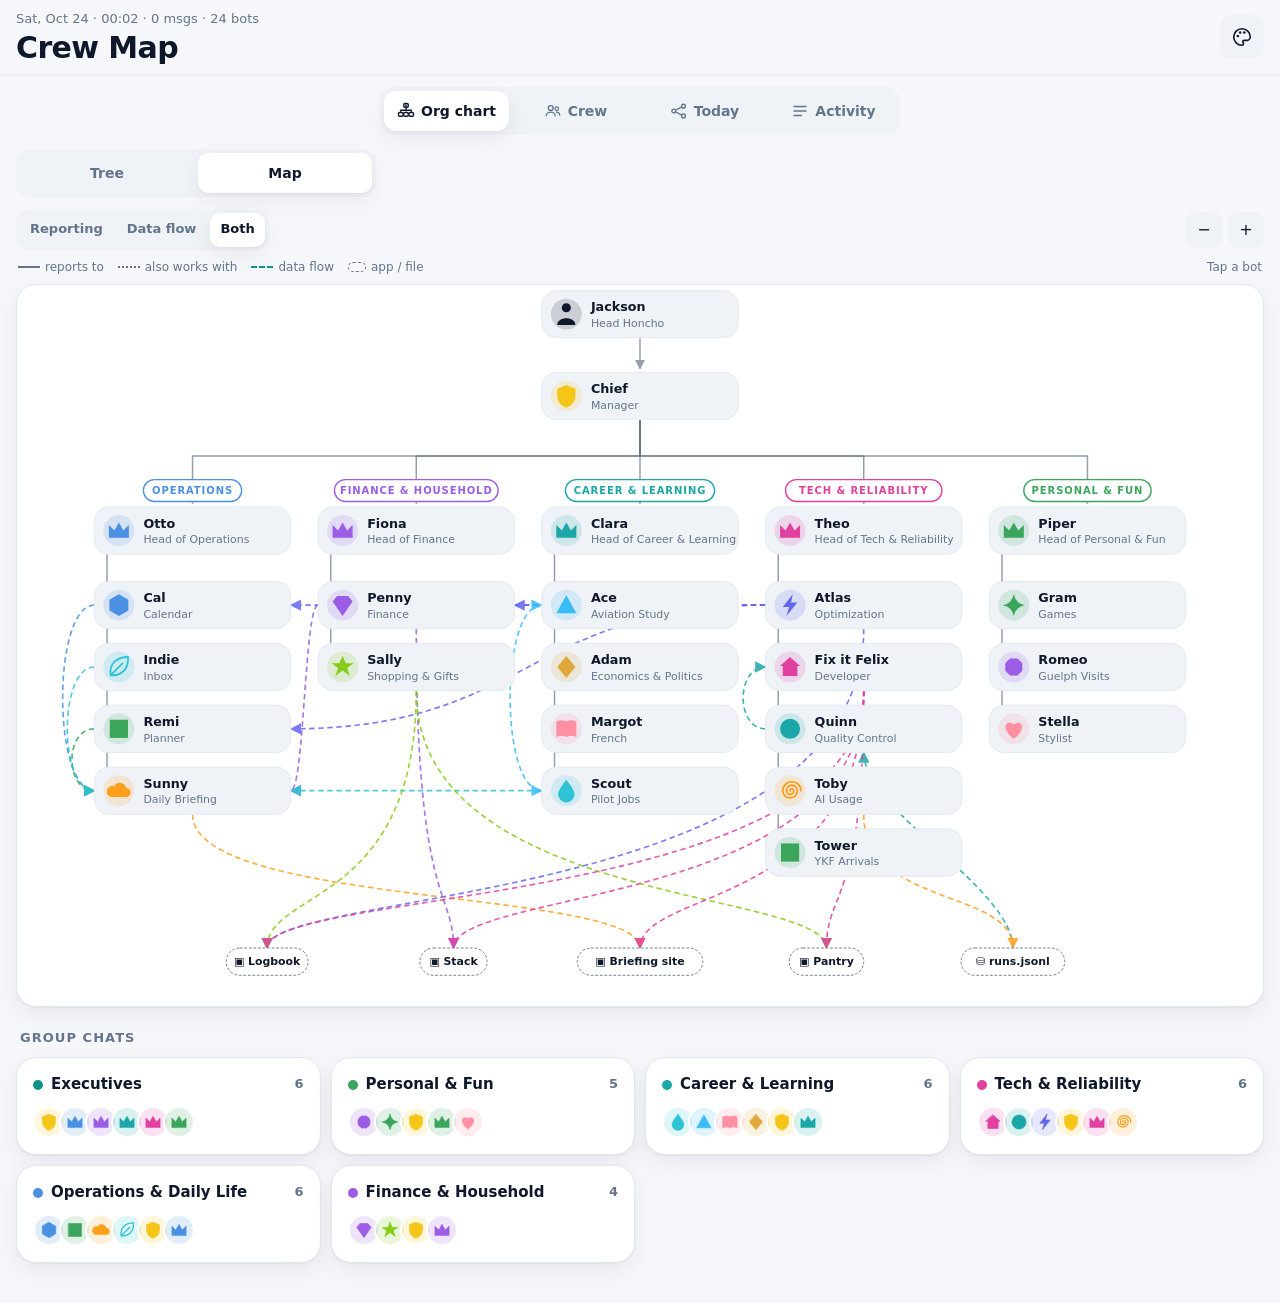
==== commit 65fa906d: "Crew schedule: sorted from now in Ontario time with Tonight/Tomorrow/dates; Sunny 01:00 = briefing p" ====
--- a/index.html
+++ b/index.html
@@ -1,14 +1,14 @@
 <!doctype html><html lang="en"><head><meta charset="utf-8">
 <meta name="viewport" content="width=device-width,initial-scale=1,viewport-fit=cover">
 <title>Crew Map</title><meta name="theme-color" content="#0b0d12">
-<link rel="icon" href="favicon.svg?v=7" type="image/svg+xml"><link rel="icon" href="favicon-32.png?v=7" sizes="32x32" type="image/png">
-<link rel="apple-touch-icon" sizes="180x180" href="apple-touch-icon.png?v=7"><link rel="manifest" href="manifest.webmanifest?v=7">
+<link rel="icon" href="favicon.svg?v=8" type="image/svg+xml"><link rel="icon" href="favicon-32.png?v=8" sizes="32x32" type="image/png">
+<link rel="apple-touch-icon" sizes="180x180" href="apple-touch-icon.png?v=8"><link rel="manifest" href="manifest.webmanifest?v=8">
 <meta name="apple-mobile-web-app-capable" content="yes"><meta name="mobile-web-app-capable" content="yes">
 <meta name="apple-mobile-web-app-status-bar-style" content="black-translucent"><meta name="apple-mobile-web-app-title" content="Crew">
 <link rel="preconnect" href="https://fonts.googleapis.com"><link rel="preconnect" href="https://fonts.gstatic.com" crossorigin>
 <link rel="stylesheet" href="https://fonts.googleapis.com/css2?family=Playfair+Display:wght@600;700&family=Inter:wght@400;600;700&family=Fraunces:wght@600;700&family=Source+Sans+3:wght@400;600&family=Poppins:wght@400;600;700&family=Manrope:wght@400;600;800&family=DM+Serif+Display&family=DM+Sans:wght@400;600;700&family=Space+Grotesk:wght@500;700&family=IBM+Plex+Sans:wght@400;600;700&family=Barlow+Condensed:wght@600;700&family=Barlow:wght@400;600&family=Cormorant+Garamond:wght@600;700&family=Lato:wght@400;700&display=swap">
-<link rel="stylesheet" href="style.css?v=7">
-<script src="themes.js?v=7"></script>
+<link rel="stylesheet" href="style.css?v=8">
+<script src="themes.js?v=8"></script>
 <script>/* apply saved theme before first paint */(function(){try{window.TH=Object.assign({cw:'teal',mode:'auto'},JSON.parse(localStorage.getItem('crewmap:theme')||'{}'))}catch(e){window.TH={cw:'teal',mode:'auto'}}})();</script>
 </head><body>
 <header id="hdr"><div class="top"><div class="ttl"><div class="sub" id="status">Loading…</div><h1>Crew Map</h1></div>
@@ -37,5 +37,5 @@
 <section id="v-list" hidden><ol id="feed"></ol></section>
 </main>
 <div id="sheet" class="sheet" hidden><div class="sheet-in"><div class="grab"></div><button id="close" class="icon-btn sm" aria-label="Close">✕</button><div id="sheetBody"></div></div></div>
-<script src="crew-data.js?v=7"></script><script src="app.js?v=7"></script>
+<script src="crew-data.js?v=8"></script><script src="crew-sched.js?v=8"></script><script src="app.js?v=8"></script>
 </body></html>
--- a/style.css
+++ b/style.css
@@ -69,7 +69,7 @@
 .bot{display:flex;gap:12px;padding:12px 0;border-top:1px solid var(--line)}.bot:first-of-type{border-top:0}
 .bot b{display:block;font-size:15px}.bot .role{color:var(--muted);font-size:13px}.bot p{margin:4px 0 0;font-size:14px}
 .sched .row{display:flex;gap:12px;align-items:flex-start;padding:9px 0;border-top:1px solid var(--line)}.sched .row:first-of-type{border-top:0}
-.sched .tm{flex:none;width:76px;font-weight:700;font-variant-numeric:tabular-nums;font-family:var(--fh)}
+.sched .tm{flex:none;width:96px;line-height:1.15;font-weight:700;font-variant-numeric:tabular-nums;font-family:var(--fh)}
 .sched .who{display:flex;flex-wrap:wrap;gap:6px}.sched .note{font-size:13px;color:var(--muted);margin-top:3px}
 /* groups */
 .groups{display:grid;gap:10px}@media(min-width:700px){.groups{grid-template-columns:repeat(auto-fill,minmax(260px,1fr))}}
@@ -125,3 +125,8 @@
 .ver{color:var(--muted);font-size:12px;text-align:center;margin-top:16px}
 @keyframes up{from{transform:translateY(30px);opacity:.4}}@keyframes fade{from{opacity:0}}
 @media(prefers-reduced-motion:reduce){*{animation:none!important;transition:none!important}}
+
+.sched .tm .dl{display:block;font-size:11.5px;font-weight:600;color:var(--muted);font-family:inherit;letter-spacing:.01em}
+.sched .sgrp{font-size:12px;font-weight:700;text-transform:uppercase;letter-spacing:.06em;color:var(--muted);padding:12px 0 2px;border-top:1px solid var(--line)}.sched h2+.sgrp{border-top:0;padding-top:2px}
+.sched .sgrp+.row{border-top:0}
+.sched .rp{opacity:.8}
